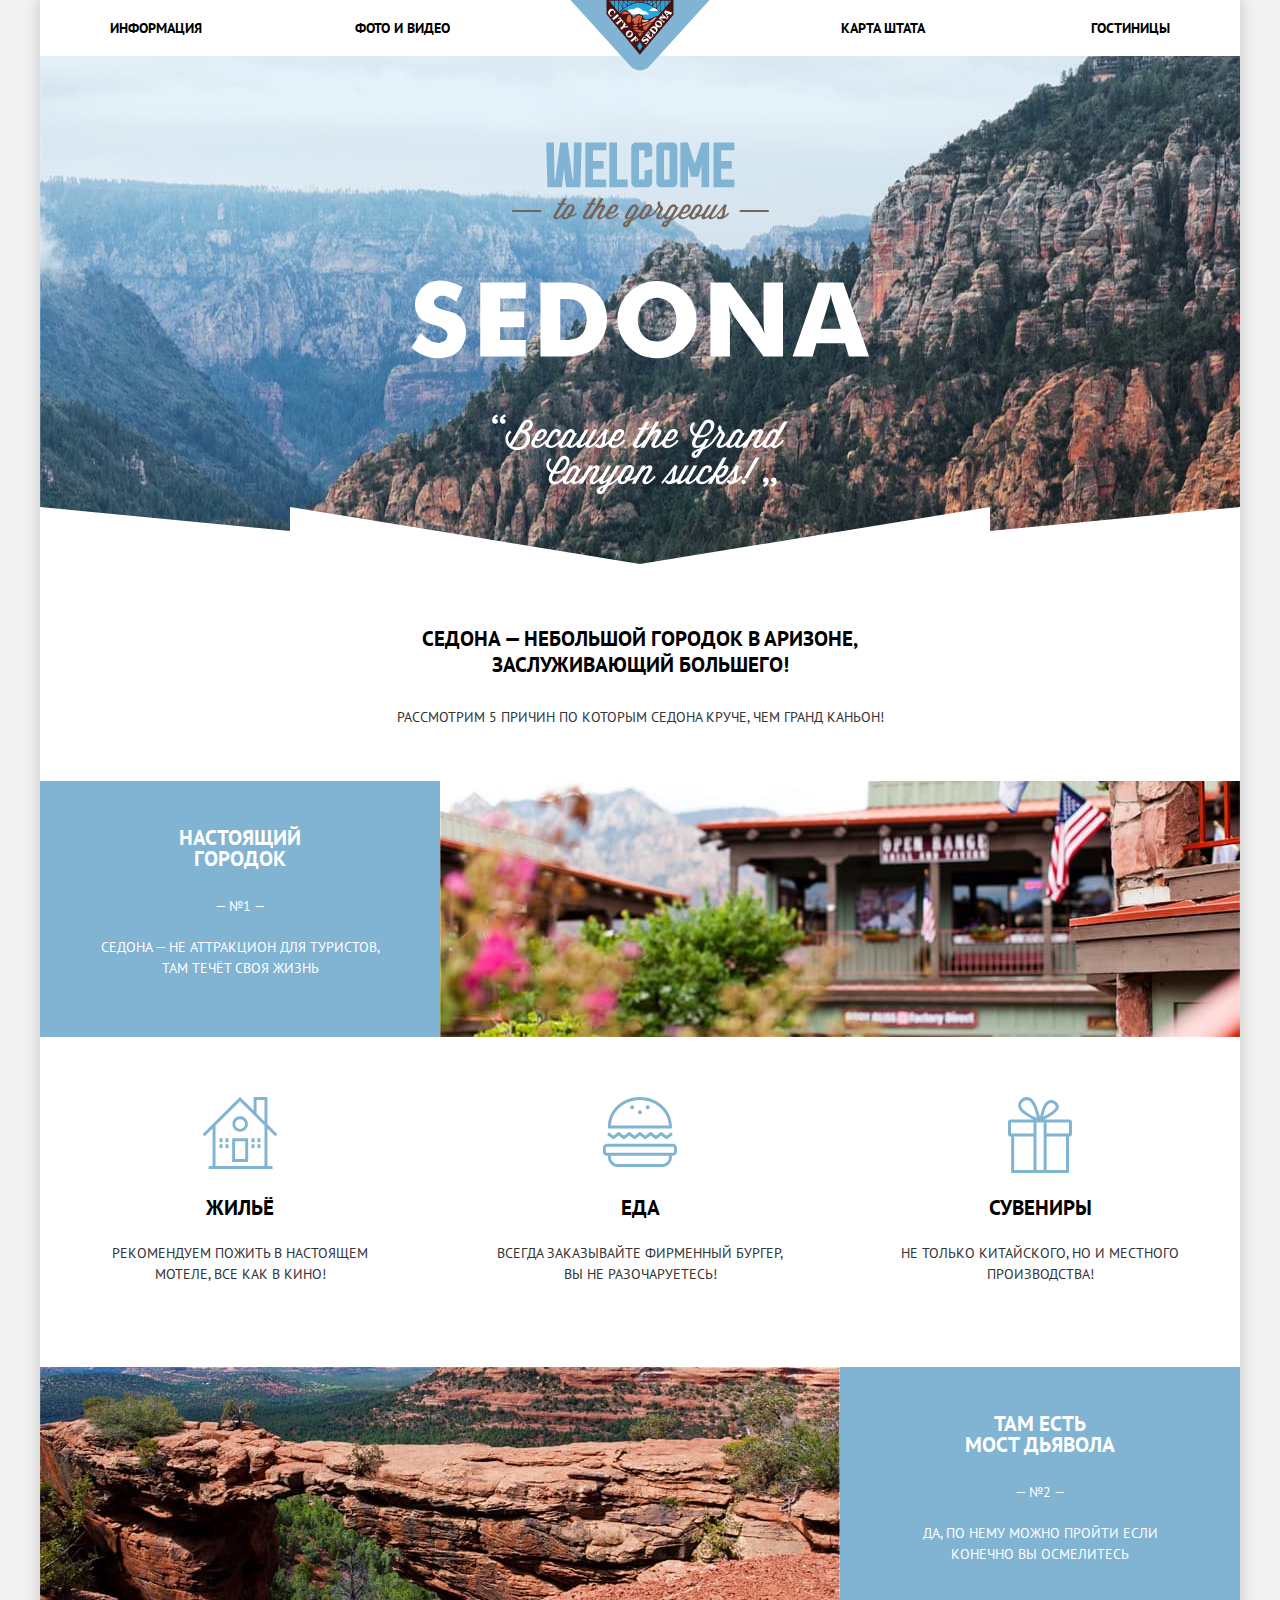
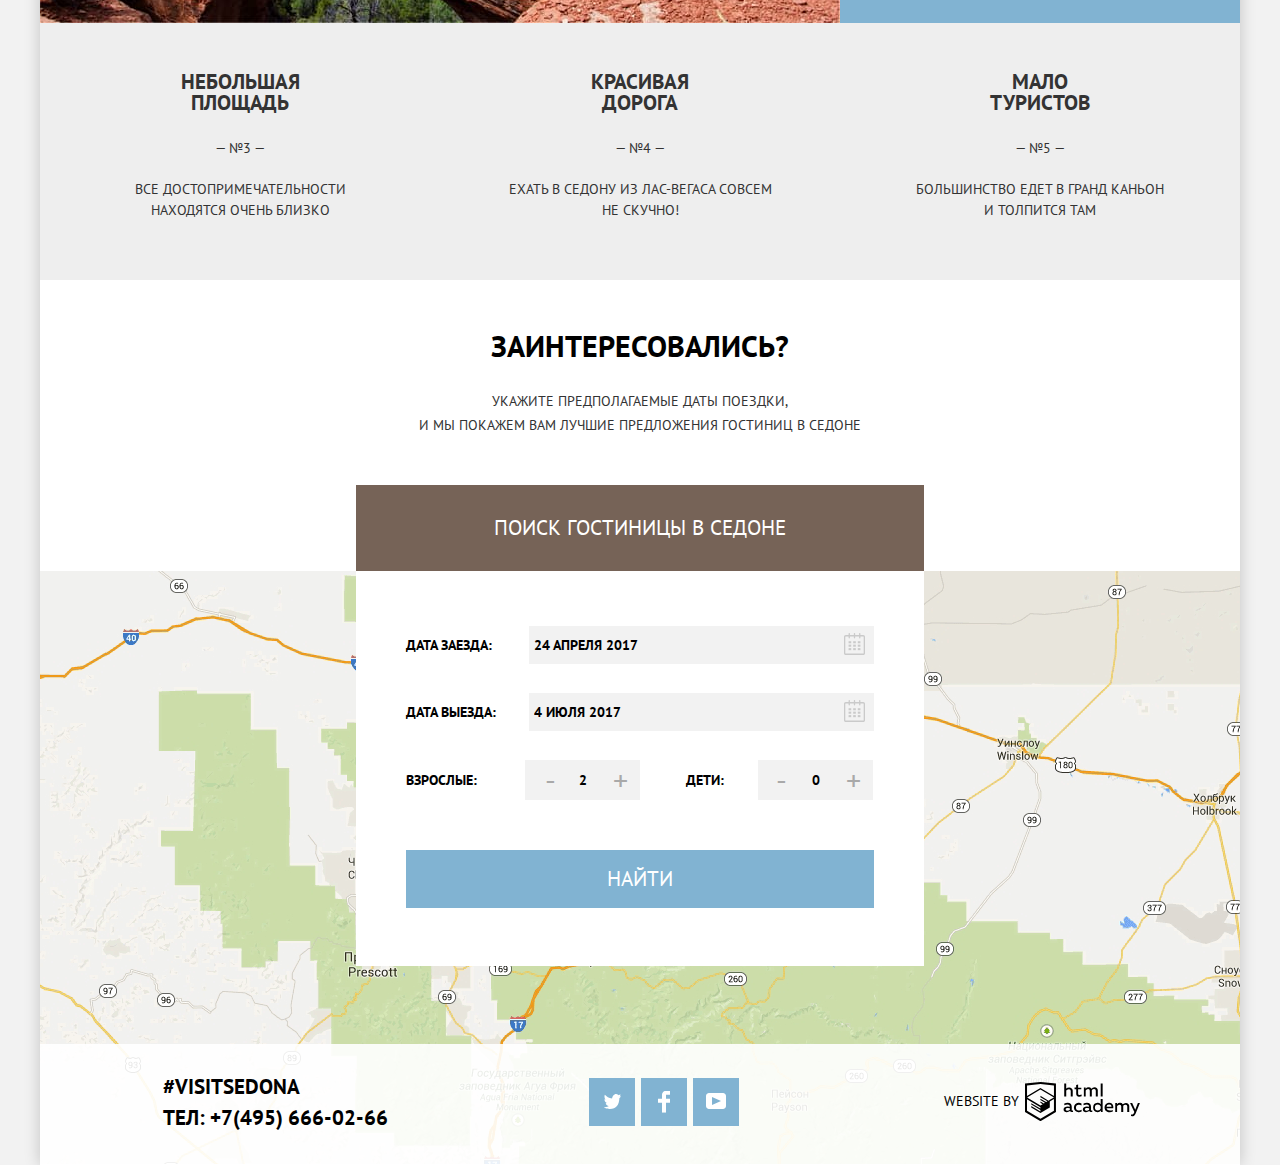
==== index.html @ 9c5fe521 "задание по js" ====
<!DOCTYPE html>
<html lang="ru">
  <head>
    <meta charset="utf-8">
    <title>HTML Academy: Седона</title>
    <link href="https://fonts.googleapis.com/css?family=PT+Sans:400,700&display=swap&subset=cyrillic" rel="stylesheet">
    <link href="css/normalize.css" rel="stylesheet">
    <link href="css/style.css" rel="stylesheet">
  </head>
  <body>
    <div class="wrap">
      <header class="header">
        <a class="logo">
          <img src="img/logo.svg" width="140" height="72" alt="City of Sedona">
        </a>
        <nav class="header-nav">
          <ul>
            <li>
              <a href="">Информация</a>
            </li>
            <li>
              <a href="">Фото и видео</a>
            </li>
            <li>
              <a href="">Карта штата</a>
            </li>
            <li>
              <a href="catalog.html">Гостиницы</a>
            </li>
          </ul>
        </nav>
      </header>

      <main>
        <div class="slogan">
        <!-- Баннер -->
          <img src="img/welcome.svg" width="459" height="353" alt="welcome to the gorgeous sedona! Because the grand canyon sucks!">
        </div>

        <section class="advertisement">
          <div class="headline">
            <h1>Седона &#8212; небольшой городок в аризоне, заслуживающий большего!</h1>

            <p>Рассмотрим 5 причин по которым седона круче, чем гранд каньон!</p>
          </div>
          <!--Блок с преимуществами -->
          <ol>
            <li class="advertisement-item">
              <div class="advertisement-item-title">
                <h2>Настоящий городок</h2>
                <span>&#8212; №1 &#8212;</span>
                <p>Седона &#8212; не аттракцион для туристов, там течёт своя жизнь</p>
              </div>
              <img src="img/index-image-1.jpg" width="800" height="256" alt="Местное популярное заведение Open Bange">
              <ul class="nested-list">
                <li>
                  <h3 class="nested-list-icon housing">Жильё</h3>
                  <p>Рекомендуем пожить в настоящем мотеле, все как в кино!</p>
                </li>
                  <li>
                  <h3 class="nested-list-icon food">Еда</h3>
                  <p>Всегда заказывайте фирменный бургер, вы не разочаруетесь!</p>
                </li>
                  <li>
                  <h3 class="nested-list-icon souvenirs">Сувениры</h3>
                  <p>Не только китайского, но и местного производства!</p>
                </li>
              </ul>
            </li>
            <li class="advertisement-item">
              <img src="img/index-image-2.jpg" width="800" height="256" alt="Мост созданный самой природой">
              <div class="advertisement-item-title">
                <h2>
                  Там есть<br>
                  мост дьявола
                </h2>
                <span>&#8212; №2 &#8212;</span>
                <p>Да, по нему можно пройти если конечно вы осмелитесь</p>
              </div>
            </li>
            <li>
              <ol class="advertisement-other-item">
                <li>
                  <h2>Небольшая площадь</h2>
                  <span>&#8212; №3 &#8212;</span>
                  <p>Все достопримечательности находятся очень близко</p>
                </li>
                <li>
                  <h2>Красивая дорога</h2>
                  <span>&#8212; №4 &#8212;</span>
                  <p class="item">Ехать в седону из Лас-Вегаса совсем не скучно!</p>
                </li>
                <li>
                  <h2>Мало туристов</h2>
                  <span>&#8212; №5 &#8212;</span>
                  <p>Большинство едет в гранд каньон и толпится там</p>
                </li>
              </ol>
            </li>
          </ol>
        </section>

        <section class="search-box">
          <h2 class="visually-hidden">Форма выбора отеля</h2>
          <p class="lead">Заинтересовались?</p>
          <p>
            Укажите предполагаемые даты поездки,<br>
            и мы покажем вам лучшие предложения гостиниц в седоне
          </p>
          <button class="search-button" type="button">Поиск гостиницы в седоне</button>
          <div class="map">
            <div class="search-form">
              <form class="search-form-on" method="get" action="https://echo.htmlacademy.ru">
                <p>
                  <label for="arrival-date">Дата заезда:</label> 
                  <input type="text" name="arrival-date" id="arrival-date" placeholder="24 апреля 2017">
                  <button class="calendar arrival-date-calendar" type="button" aria-label="Открыть календарь">
                    <svg version="1.1" xmlns="http://www.w3.org/2000/svg" xmlns:xlink="http://www.w3.org/1999/xlink" x="0px" y="0px" width="21px" height="22px" viewBox="0 0 21 22" enable-background="new 0 0 21 22" xml:space="preserve">
                      <g>
                        <path d="M19.251,2.025h-2.845V0.648c0-0.381-0.294-0.689-0.656-0.689c-0.363,0-0.656,0.308-0.656,0.689v1.377h-3.938V0.648
                          c0-0.381-0.294-0.689-0.655-0.689c-0.363,0-0.657,0.308-0.657,0.689v1.377H5.906V0.648c0-0.381-0.294-0.689-0.656-0.689
                          c-0.363,0-0.657,0.308-0.657,0.689v1.377H1.75C0.784,2.025,0,2.847,0,3.862v16.302C0,21.179,0.784,22,1.75,22h17.501
                          C20.217,22,21,21.179,21,20.164V3.862C21,2.847,20.217,2.025,19.251,2.025z M19.688,20.164c0,0.253-0.195,0.459-0.437,0.459H1.75
                          c-0.241,0-0.438-0.206-0.438-0.459V3.862c0-0.253,0.196-0.459,0.438-0.459h2.844v1.378c0,0.381,0.294,0.689,0.657,0.689
                          c0.362,0,0.656-0.308,0.656-0.689V3.403h3.938v1.378c0,0.381,0.294,0.689,0.657,0.689c0.361,0,0.655-0.308,0.655-0.689V3.403h3.938
                          v1.378c0,0.381,0.293,0.689,0.656,0.689c0.362,0,0.656-0.308,0.656-0.689V3.403h2.845c0.241,0,0.437,0.206,0.437,0.459V20.164z"/>
                        <rect x="4.594" y="8.225" width="2.625" height="2.066"/>
                        <rect x="4.594" y="11.668" width="2.625" height="2.067"/>
                        <rect x="4.594" y="15.112" width="2.625" height="2.066"/>
                        <rect x="9.188" y="15.112" width="2.625" height="2.066"/>
                        <rect x="9.188" y="11.668" width="2.625" height="2.067"/>
                        <rect x="9.188" y="8.225" width="2.625" height="2.066"/>
                        <rect x="13.781" y="15.112" width="2.625" height="2.066"/>
                        <rect x="13.781" y="11.668" width="2.625" height="2.067"/>
                        <rect x="13.781" y="8.225" width="2.625" height="2.066"/>
                      </g>
                    </svg>
                  </button>
                </p>
                <p>
                  <label for="date-of-departure">Дата выезда:</label>
                  <input type="text" name="date-of-departure" id="date-of-departure" placeholder="4 июля 2017">
                  <button class="calendar date-of-departure-calendar" type="button" aria-label="Открыть календарь">
                    <svg version="1.1" xmlns="http://www.w3.org/2000/svg" xmlns:xlink="http://www.w3.org/1999/xlink" x="0px" y="0px" width="21px" height="22px" viewBox="0 0 21 22" enable-background="new 0 0 21 22" xml:space="preserve">
                      <g>
                        <path d="M19.251,2.025h-2.845V0.648c0-0.381-0.294-0.689-0.656-0.689c-0.363,0-0.656,0.308-0.656,0.689v1.377h-3.938V0.648
                          c0-0.381-0.294-0.689-0.655-0.689c-0.363,0-0.657,0.308-0.657,0.689v1.377H5.906V0.648c0-0.381-0.294-0.689-0.656-0.689
                          c-0.363,0-0.657,0.308-0.657,0.689v1.377H1.75C0.784,2.025,0,2.847,0,3.862v16.302C0,21.179,0.784,22,1.75,22h17.501
                          C20.217,22,21,21.179,21,20.164V3.862C21,2.847,20.217,2.025,19.251,2.025z M19.688,20.164c0,0.253-0.195,0.459-0.437,0.459H1.75
                          c-0.241,0-0.438-0.206-0.438-0.459V3.862c0-0.253,0.196-0.459,0.438-0.459h2.844v1.378c0,0.381,0.294,0.689,0.657,0.689
                          c0.362,0,0.656-0.308,0.656-0.689V3.403h3.938v1.378c0,0.381,0.294,0.689,0.657,0.689c0.361,0,0.655-0.308,0.655-0.689V3.403h3.938
                          v1.378c0,0.381,0.293,0.689,0.656,0.689c0.362,0,0.656-0.308,0.656-0.689V3.403h2.845c0.241,0,0.437,0.206,0.437,0.459V20.164z"/>
                        <rect x="4.594" y="8.225" width="2.625" height="2.066"/>
                        <rect x="4.594" y="11.668" width="2.625" height="2.067"/>
                        <rect x="4.594" y="15.112" width="2.625" height="2.066"/>
                        <rect x="9.188" y="15.112" width="2.625" height="2.066"/>
                        <rect x="9.188" y="11.668" width="2.625" height="2.067"/>
                        <rect x="9.188" y="8.225" width="2.625" height="2.066"/>
                        <rect x="13.781" y="15.112" width="2.625" height="2.066"/>
                        <rect x="13.781" y="11.668" width="2.625" height="2.067"/>
                        <rect x="13.781" y="8.225" width="2.625" height="2.066"/>
                      </g>
                    </svg>
                  </button>
                </p>
                <p>
                  <label for="adult-number">Взрослые:</label>
                  <button class="minus adult-minus" type="button" aria-label="Уменьшить колличество взрослых">-</button> 
                  <input type="text" name="adult-number" id="adult-number" placeholder="2">
                  <button class="plus adult-plus" type="button" aria-label="Увеличить колличество взрослых">+</button>
                </p>
                <p>
                  <label for="children-number">Дети:</label>
                  <button class="minus children-minus" type="button" aria-label="Уменьшить колличество детей">-</button>
                  <input type="text" name="children-number" id="children-number" placeholder="0">
                  <button class="plus children-plus" type="button" aria-label="Увеличить колличество детей">+</button>
                </p>
                <button class="form-button" type="submit">Найти</button>
              </form>
            </div>
            <iframe src="https://www.google.com/maps/embed?pb=!1m18!1m12!1m3!1d591388.1251419893!2d-111.9331944812281!3d35.038029956447346!2m3!1f0!2f0!3f0!3m2!1i1024!2i768!4f13.1!3m3!1m2!1s0x872da132f942b00d%3A0x5548c523fa6c8efd!2z0KHQtdC00L7QvdCwLCDQkNGA0LjQt9C-0L3QsCA4NjMzNiwg0KHQqNCQ!5e0!3m2!1sru!2sru!4v1584296097764!5m2!1sru!2sru" width="1200" height="594" frameborder="0" style="border:0;" allowfullscreen="" aria-hidden="false" tabindex="0"></iframe>
          </div>
        </section>
      </main>
      <footer class="footer footer-index">
        <div class="number">
          <p>#VisitSedona</p>
          <a href="tel:+74956660266">Тел: +7(495) 666-02-66</a>
        </div>
          <ul class="social-networks">
            <li>
              <a class="social-button btn-twitter" href="" title="Twitter"></a>
            </li>
            <li>
              <a class="social-button btn-facebook" href="" title="Facebook"></a>
            </li>
            <li>
              <a class="social-button btn-youtube" href="" title="Youtube"></a>
            </li>
          </ul>
        <div class="htmlacademy-logo">
          <span>Website by</span>
          <a class="htmlacademy-logo-link" href="https://htmlacademy.ru/intensive/htmlcss">
            <svg id="Layer_1" data-name="Layer 1" xmlns="http://www.w3.org/2000/svg" viewBox="0 0 108.08 36.85"><title>logo-htmlacademy-small1</title><path d="M44.61,26.88a2,2,0,0,0,.55-0.1v1.33a3.25,3.25,0,0,1-1.18.21,1.67,1.67,0,0,1-1.67-1,4.84,4.84,0,0,1-3.14,1.08c-1.51,0-2.91-.83-2.91-2.55,0-2.13,2-2.79,3.71-2.79a11.08,11.08,0,0,1,2.17.25v-0.3c0-1-.76-1.77-2.19-1.77a7.42,7.42,0,0,0-3,.64v-1.7a10.21,10.21,0,0,1,3.19-.55c2.36,0,3.81,1.12,3.81,3.65v3a0.54,0.54,0,0,0,.49.59h0.17Zm-6.44-1.13A1.35,1.35,0,0,0,39.63,27h0.11a3.39,3.39,0,0,0,2.41-1V24.58a9.72,9.72,0,0,0-1.81-.21c-1,0-2.16.33-2.16,1.38h0Zm12.36-6.11a5,5,0,0,1,2.57.64V22a4.08,4.08,0,0,0-2.3-.7,2.75,2.75,0,1,0,0,5.49,5,5,0,0,0,2.43-.64v1.71a6.27,6.27,0,0,1-2.76.57A4.21,4.21,0,0,1,46,24.51q0-.21,0-0.41a4.32,4.32,0,0,1,4.18-4.46h0.38Zm12.17,7.24a2,2,0,0,0,.55-0.1v1.33a3.25,3.25,0,0,1-1.18.21,1.67,1.67,0,0,1-1.67-1,4.84,4.84,0,0,1-3.14,1.08c-1.51,0-2.91-.83-2.91-2.55,0-2.13,2-2.79,3.71-2.79a11.08,11.08,0,0,1,2.17.25v-0.3c0-1-.76-1.77-2.19-1.77a7.42,7.42,0,0,0-3,.64v-1.7a10.21,10.21,0,0,1,3.19-.55c2.36,0,3.81,1.12,3.81,3.65v3a0.54,0.54,0,0,0,.49.59h0.17Zm-6.44-1.13A1.35,1.35,0,0,0,57.73,27h0.11a3.39,3.39,0,0,0,2.41-1V24.58a9.72,9.72,0,0,0-1.81-.21c-1.06,0-2.16.33-2.16,1.38h0ZM73,16V28.2H71.35V26.88a3.88,3.88,0,0,1-3.19,1.54,4.4,4.4,0,0,1,0-8.78,3.81,3.81,0,0,1,3,1.3V16H73Zm-4.53,5.22a2.76,2.76,0,1,0,0,5.52A2.86,2.86,0,0,0,71.15,25V23A2.91,2.91,0,0,0,68.49,21.27ZM79,19.64c3.31,0,4.46,2.68,3.92,5.09H76.7c0.21,1.5,1.67,2.11,3.19,2.11a6.11,6.11,0,0,0,2.64-.59v1.6a7.14,7.14,0,0,1-3,.57C77,28.42,74.78,27,74.78,24a4.18,4.18,0,0,1,4-4.39H79Zm0.09,1.54a2.28,2.28,0,0,0-2.44,2.1v0.06H81.3A2,2,0,0,0,79.13,21.18Zm5.73,7V19.87h1.65v1a3.81,3.81,0,0,1,2.78-1.27A2.86,2.86,0,0,1,91.89,21a4.12,4.12,0,0,1,2.91-1.33A3.06,3.06,0,0,1,98,23V28.2h-1.9V23.05a1.59,1.59,0,0,0-1.42-1.75H94.42a2.8,2.8,0,0,0-2.07,1.12V28.2h-1.9V23.05A1.59,1.59,0,0,0,89,21.31H88.8a3,3,0,0,0-2.21,1.29v5.63H84.86Zm21.31-8.33h1.9l-3.91,9.46c-0.9,2.17-2.09,2.86-3.35,2.86a4.76,4.76,0,0,1-1.1-.14V30.46a2.86,2.86,0,0,0,.85.12c0.9,0,1.58-.64,2.07-1.9l0.17-.42-4-8.4h2l2.86,6.29ZM38.73,1.46V6.22a3.81,3.81,0,0,1,2.7-1.14,3.25,3.25,0,0,1,3.44,3.4v5.15H43V8.72a1.81,1.81,0,0,0-1.61-2h-0.3a2.93,2.93,0,0,0-2.32,1.39v5.52h-1.9V1.46h1.9ZM49.94,2.31v3h3V6.91h-3v3.81c0,1.1.5,1.46,1.58,1.46a4.49,4.49,0,0,0,1.69-.33v1.6A6.8,6.8,0,0,1,51,13.8a2.55,2.55,0,0,1-2.86-2.74V6.89H46.58V5.26h1.5V2.74Zm5.4,11.31V5.28H57v1A3.81,3.81,0,0,1,59.77,5a2.86,2.86,0,0,1,2.6,1.33A4.12,4.12,0,0,1,65.28,5,3.06,3.06,0,0,1,68.44,8.4v5.21h-1.9V8.46a1.59,1.59,0,0,0-1.42-1.75H64.89a2.8,2.8,0,0,0-2.07,1.12v5.78h-1.9V8.46A1.59,1.59,0,0,0,59.5,6.71H59.27A3,3,0,0,0,57.06,8v5.63H55.34ZM71.17,1.45H73V13.6H71.17V1.45ZM14.71,0H14.55L0,1.54V28.21l14.55,8.66,14.55-8.66V1.54Zm12.5,27.1L14.55,34.64,1.9,27.12V16.18l12.59,7.5V25L5.86,19.9v1.31l8.68,5.21v1.39L5.87,22.65V24l8.68,5.21,8.75-5.24V18.31L27.2,16V27.12Zm0-12.53-3.48,2-1.6,1L14.51,13v1.31L21,18.23H21l-0.14.09-1,.54-5.37-3.2V17l4.24,2.52-1,.67-3.2-1.9v1.31l2.1,1.24L14.5,22.1,2,14.65,14.51,7.11Zm0-1.32L14.49,5.76,1.91,13.25v-10L14.56,1.92,27.21,3.25v10h0Z" transform="translate(0 -0.02)" fill="#231f20"/></svg>
          </a>
        </div>
      </footer>
    </div>
    <script src="js/script.js"></script>
  </body>
</html>
---- css/style.css ----
body {
	font-family: "PT Sans", Arial, sans-serif;
	font-size: 14px;
	line-height: 21px;
	font-weight: 400;
	color: #333333;
	text-transform: uppercase;
	background-color: #f2f2f2;
}

a {
	text-decoration: none;
}

.header-nav ul,
.hotels ul,
.footer .social-networks,
.advertisement ol,
.filter ul,
.sort ul {
	list-style: none;
}

.header {
	padding: 0;
}

.header .logo {
	width: 140px;
	height: 72px;
	position: absolute;
	transform: translateX(-50%);
	left: 50%;
	top: -1px;
}

.header-nav ul {
	display: flex;
	padding: 0;
	margin: 0;
}

.header-nav li {
	box-sizing: border-box;
	width: 300px;
	padding: 15px;
	text-align: center;
}

.header-nav li:nth-child(-n+2) {
	text-align: left;
}

.header-nav li:nth-child(n+3) {
	text-align: right;
}

.header-nav li:first-child {
	padding-left: 70px;
}

.header-nav li:last-child {
	padding-right: 70px;
}

.header-nav a {
	color: #000000;
	font-size: 14px;
	line-height: 26px;
	font-weight: 700;
}


.header-nav a:hover {
	color: #81b3d2;
}

.header-nav a:active {
	color: rgba(0, 0, 0, 0.3);
}

.header-nav .active {
	color: #766357;
}

.hotels a {
	color: #000000;
	font-size: 21px;
	line-height: 26px;
	font-weight: 700;
}


.hotels a:hover {
	color: #81b3d2;
}

.hotels a:active {
	color: rgba(0, 0, 0, 0.3);
}

.footer a {
	color: #000000;
	font-size: 21px;
	line-height: 26px;
	font-weight: 700;
}


.footer a:hover {
	color: #81b3d2;
}

.footer a:active {
	color: rgba(0, 0, 0, 0.3);
}

.hotels-buttons .btn {
	text-align: center;
	display: block;
	padding-right: 16px;
	padding-left: 16px;
	padding-top: 3px;
	padding-bottom: 3px;
	font-size: 14px;
	line-height: 21px;
}

.hotels-buttons .btn-details {
	background-color: #81b3d2;
	color: #ffffff;
}

.hotels-buttons .btn-details:hover {
	background-color: #669ec0;
	color: #ffffff;
}

.hotels-buttons .btn-details:active {
	background-color: #5496bd;
	color: rgba(255, 255, 255, 0.3);
}

.hotels-buttons .btn-to-book {
	background-color: #766357;
	color: #ffffff;
}

.hotels-buttons .btn-to-book:hover {
	background-color: #604e43;
	color: #ffffff;
}

.hotels-buttons .btn-to-book:active {
	background-color: #503e33;
	color: rgba(255, 255, 255, 0.3);
}
  
.slogan {
	background: url("../img/background-banner.jpg") center 21% no-repeat;
	display: flex;
	flex-direction: column;
	justify-content: center;
	align-items: center;   
	padding-top: 76px;
	height: 432px;
}

.slogan::after {
	content: "";
	width: 1200px;
	height: 59px;
	position: relative;
	bottom: -12px;
	background: url("../img/polygon.svg") no-repeat;
}

.headline {
	margin-top: 62px;
	margin-bottom: 53px;
}

.headline h1 {
	font-size: 21px;
	line-height: 26px;
	color: #000000;
	text-align: center;
	width: 550px;
	margin: auto;
	margin-bottom: 29px;
}

.advertisement {
	width: 100%;
}

.advertisement p {
	text-align: center;
}

.advertisement ol {
	padding-left: 0;
}

.advertisement li {
	display: flex;
	flex-wrap: wrap;
}

.advertisement-item {
	color: #ffffff;
	background-color: #81b3d2;
}

.advertisement-other-item {
	background-color: #eeeeee;
}

.advertisement-other-item {
	display: flex;
}

.advertisement-other-item li {
	text-align: center;
	width: 400px;
	padding-top: 48px;
	padding-right: 51px;
    padding-left: 51px;
    padding-bottom: 45px;
	box-sizing: border-box;
}

.advertisement-other-item .item {
	padding-right: 10px;
	padding-left: 10px;
}

.advertisement-other-item h2 {
	width: 150px;
	padding-right: 75px;
	padding-left: 75px;
	margin: auto;
	margin-bottom: 25px;
}

.advertisement-other-item span {
	margin: auto;
	display: block;
}

.advertisement-other-item p {
	width: 300px;
	margin-top: 20px;
	padding-right: 20px;
	padding-left: 20px;
}

.advertisement-item .advertisement-item-title {
	width: 400px;
	text-align: center;
	padding-top: 46px;
	padding-right: 51px;
	padding-left: 51px;
	box-sizing: border-box;
}

.advertisement-item p {
	font-size: 14px;
	margin-top: 20px;
	padding: 0;
}

.advertisement-item h2 {
	width: 200px;
	margin: auto;
	margin-bottom: 27px;
}

.nested-list {
	background-color: #ffffff;
	color: #333333;
	display: flex;
	padding-left: 0;
	min-height: 330px;
	width: 100%;
}

.nested-list li {
	width: 400px;
	padding-left: 51px;
	padding-right: 51px;
	padding-bottom: 68px;
	box-sizing: border-box;
}

.nested-list-icon::before {
	content: "";
	position: absolute;
	top: -100px;
	left: 50%;
	transform: translateX(-50%);
}

.housing::before {
	width: 75px;
	height: 72px;
	background: url("../img/icon-1.svg") no-repeat;
}

.food::before {
	width: 74px;
	height: 70px;
	background: url("../img/icon-3.svg") no-repeat;
}

.souvenirs::before {
	width: 64px;
	height: 76px;
	background: url("../img/icon-2.svg") no-repeat;
}

.nested-list h3 {
	position: relative;
	font-size: 21px;
	line-height: 21px;
	color: #000000;
	margin: auto;
	margin-top: 160px;
}

.nested-list p {
	margin-top: 24px;
}

.search-box {
	font-size: 14px;
	line-height: 24px;
	background-color: #ffffff;
}

.search-box .lead {
	color: #000000;
	font-size: 30px;
	line-height: 36px;
	font-weight: 700;
	margin: auto;
	margin-top: 48px;
	margin-bottom: 25px;
	width: 600px;
	text-align: center;
}

.lead + p {
	margin-bottom: 48px;
	text-align: center;
}

.search-box .search-button {
	width: 568px;
	background-color: #766357;
	color: #ffffff;
	font-size: 21px;
	line-height: 26px;
	padding-top: 30px;
	padding-bottom: 30px;
	display: block;
	margin: auto;
	text-transform: uppercase;
	border: none;
}

.search-box .search-button:hover {
	background-color: #604e43;
}

.search-box .search-button:active {
	background-color: #503e33;
	color: rgba(255, 255, 255, 0.3);
}

.search-box label {
	color: #000000;
	font-weight: 700;
	font-size: 14px;
	line-height: 26px;
}

.search-box input {
	background-color: #f2f2f2;
	font-size: 14px;
	font-weight: 700;
}

.search-box input::-webkit-input-placeholder {
	color: #000000;
}

.search-box input:hover {
	background-color: #ebebeb;
}

.search-box input:focus {
	background-color: #ffffff;
	border: 2px solid #e5e5e5;
}

.search-box .form-button {
	width: 458px;
	background-color: #81b3d2;
	color: #ffffff;
	font-size: 21px;
	line-height: 26px;
	padding-top: 16px;
	padding-bottom: 16px;
}

.search-box .form-button:hover {
	background-color: #669ec0;
}

.search-box .form-button:active {
	background-color: #5496bd;
	color: #6aa1c3;
}

.footer {
	font-size: 21px;
	line-height: 26px;
	font-weight: 700;
	background-color: rgba(255, 255, 255, 1);
	color: #000000;
	display: flex;
	justify-content: space-between;
	align-items: center;
	width: 1200px;
	min-height: 100px;
	padding-top: 30px;
	padding-left: 123px;
	padding-right: 100px;
	padding-bottom: 34px;
	box-sizing: border-box;
}

.footer-index {
	background-color: rgba(255, 255, 255, 0.9);
	position: absolute;
	bottom: 0;
}

.social-networks {
	display: flex;
  	flex-wrap: wrap;
	margin: 0;
	padding: 0;
	width: 160px;
}

.social-networks li {
	margin: 0;
}

.social-networks .social-button {
	margin: 3px;
}

.footer .htmlacademy-logo {
	display: flex;
	justify-content: space-between;
	width: 196px;
}

.htmlacademy-logo span {
	padding-top: 6px;
}

.footer .htmlacademy-logo-link {
	width: 115px;
	height: 41px;
}

.htmlacademy-logo-link path {
	fill: #000000;
}

.htmlacademy-logo-link:hover path {
	fill: #81b3d2;
}

.htmlacademy-logo-link:active path {
	fill: #bdbbbc;
}

.footer .social-button {
	display: flex;
	align-items: center;
	justify-content: center;
	width: 46px;
	height: 48px;
	background-color: #81b3d2;
	margin-bottom: 5px;
}

.social-button:hover {
	background-color: #669ec0;
}

.social-button:focus {
	background-color: #5496bd;
}

.btn-twitter:focus::before {
	opacity: .3;
}

.btn-facebook:focus::before {
	opacity: .3;
}

.btn-youtube:focus::before {
	opacity: .3;
}

.btn-twitter::before {
	content: url("../img/twitter.svg");
	top: 50%;
	left: 50%;
}

.btn-facebook::before {
	content: url("../img/facebook.svg");
	top: 50%;
	left: 50%;
	transform: translateY(10%);
}

.btn-youtube::before {
	content: url("../img/youtube.svg");
	top: 50%;
	left: 50%;
}

.footer .number {
	box-sizing: border-box;
	margin: 0;
	padding: 0;
}

.footer p {
	margin: 0;
	margin-bottom: 5px;
}

.footer span {
	font-size: 14px;
	line-height: 26px;
	font-weight: 400;
}

.hotels a {
	font-size: 21px;
	line-height: 26px;
}

.hotels .rating {
	color: #666666;
	background-color: #f2f2f2;
}

.visually-hidden{
	position: absolute;
	width: 1px;
	height: 1px;
	margin: -1px;
	border: 0;
	padding: 0;
	clip: rect(0, 0, 0, 0);
	overflow: hidden;
}

.filter {
	background: url("../img/filter-background-banner.jpg") center 15% no-repeat;
	color: #ffffff;

}

.filter legend {
	font-size: 16px;
	line-height: 21px;
	font-weight: 700;
}

.filter-item label {
	position: relative;
	display: inline-block;
    vertical-align: middle;
    padding-left: 40px;
	padding-bottom: 5px;
	margin-top: 2px;
	cursor: pointer;
}

.filter-item label::before {
	position: absolute;
	left: 0px;
    content: "";
    width: 27px;
    height: 23px;
    background-image: url(../img/checkbox-off.svg);
    background-repeat: no-repeat;
}

.filter-item input:checked + label::before {
    background-image: url(../img/checkbox-on.svg);
}

.sort .result {
	font-size: 21px;
	line-height: 26px;
	font-weight: 700;
	margin-right: 55px;
}

.sort a {
	color: #b2b2b2;
	border-bottom: 1px dotted #81b3d2;
}

.sort a:hover {
	color: #81b3d2;
}

.sort a:active {
	color: #000000;
	border: none;
}

.sort .active {
	color: #81b3d2;
	border: none;
}

.arrows a {
	border: none;
}

.arrow  path {
	fill: #cacaca;
}

.arrow:hover path {
	fill: #000000;
}

.arrow:active path {
	fill: #81b3d2;
}

.arrow-active path {
	fill: #81b3d2;
}

.wrap {
	position: relative;
	width: 1200px;
	background-color: #ffffff;
	margin: 0 auto;
	box-shadow: 0 0 15px rgba(0, 0, 0, 0.2);
}

.map {
	position: relative;
	overflow: hidden;
	height: 594px;
	background: url("../img/map.png") no-repeat;
}

.search-form {
	position: absolute;
	left: 50%;
	transform: translateX(-50%);
}

.search-form-on {
	-webkit-transition-duration: 1s;
	-o-transition-duration: 1s;
	transition-duration: 1s;
}

.search-form-off {
	-webkit-transform: translateY(-100%);
	-ms-transform: translateY(-100%);
	transform: translateY(-100%);
	-webkit-transition-duration: 1s;
	-o-transition-duration: 1s;
	transition-duration: 1s;
}

.search-form form {
	width: 568px;
	background-color: #ffffff;
	padding-top: 41px;
	padding-right: 50px;
	padding-bottom: 58px;
	padding-left: 50px;
	box-sizing: border-box;
	position: relative;
	display: flex;
	flex-wrap: wrap;
}

.search-form input[placeholder] {
	text-transform: uppercase;
}

.search-form p {
	display: flex;
	justify-content: space-between;
	align-items: baseline;
	margin-bottom: 15px;
	position: relative;
}

.search-form p:nth-child(-n+2) {
	width: 100%;
}

.search-form p:nth-child(3) {
	width: 50%;
}

.search-form p:nth-child(4) {
	width: 40%;
	margin-left: 46px;
	margin-bottom: 50px;
}

.search-form input:nth-child(-n+2) {
	width: 345px;
	height: 38px;
	border: none;
	padding: 5px;
	display: block;
	box-sizing: border-box;
	margin-left: auto;

}

.search-form input:nth-child(3) {
	width: 111px;
	height: 38px;
	border: none;
	text-align: center;
	margin-left: auto;
}

.search-form .arrival-date-calendar{
	position: absolute;
	top: 0;
	right: 0;
	width: 40px;
	height: 40px;
	background-color: transparent;
}

.search-form .date-of-departure-calendar {
	position: absolute;
	top: 122px;
	top: 0;
	right: 0;
	width: 40px;
	height: 40px;
	background-color: transparent;
}

.calendar path,
.calendar rect {
	fill: #cacaca;
}

.calendar:hover path,
.calendar:hover rect {
	fill: #000000;
}

.calendar:active path,
.calendar:active rect {
	fill: #81b3d2;
}

.minus:hover,
.plus:hover {
	color: #000000;
}

.minus:active,
.plus:active {
	color: #81b3d2;
}

.adult-minus {
	position: absolute;
	background-color: transparent;
	font-size: 30px;
	color: #a9a9a9;
	top: 0;
	left: 124px;
	width: 40px;
	height: 40px;
}

.adult-plus {
	position: absolute;
	background-color: transparent;
	font-size: 30px;
	color: #a9a9a9;
	top: 0;
	left: 194px;
	width: 40px;
	height: 40px;
}

.children-minus {
	position: absolute;
	background-color: transparent;
	width: 40px;
	height: 40px;
	color: #a9a9a9;
	font-size: 30px;
	top: 0;
	right: 72px;
}

.children-plus {
	position: absolute;
	background-color: transparent;
	width: 40px;
	height: 40px;
	color: #a9a9a9;
	font-size: 30px;
	top: 0;
	right: 0;
}

.search-form button {
	border: none;
	padding: 0;
	margin: 0;
}

.search-form .form-button {
	width: 100%;
	text-transform: uppercase;
}

.hotels ul {
	margin: 0;
	padding: 0;
}

.hotels li {
	display: flex;
	padding-top: 28px;
	padding-bottom: 28px;
	padding-left: 70px;
	padding-right: 70px;
	border-bottom: 1px solid #f2f2f2;
}

.hotels img {
	margin-right: 30px;
}

.container{
	margin-top: 0;
}

.container h2 {
	margin: 0;
}

.container span {
	display: inline-block;
	width: 110px;
}

.container p {
	margin-top: 5px;
	margin-bottom: 5px;
}

.hotels .hotels-buttons {
	margin-top: 10px;
	display: flex;
}

.hotels-buttons a:first-child {
	margin-right: 6px;
}

.container-rating {
	margin-left: auto;
}

.container-rating span {
	display: block;
}

.container-rating span:first-child {
	margin-bottom: 48px;
	text-align: right;
}

.container-rating .rating {
	width: 112px;
	text-align: center;
}

.filter form {
	display: flex;
	padding-left: 60px;
	padding-right: 60px;
	padding-top: 30px;
	padding-bottom: 10px;
}

.filter fieldset {
	width: 170px;
	border: none;
	box-sizing: border-box;
}

.filter fieldset:first-child {
	margin-right: 80px;
}

.sort {
	font-size: 12px;
	line-height: 18px;
	color: #000000;
	display: flex;
	align-items: baseline;
	padding-left: 70px;
	padding-right: 70px;
	padding-top: 10px;
	padding-bottom: 10px;
	border-bottom: 1px solid #eeeeee;
}

.sort ul {
	display: flex;
}

.sort li {
	margin-right: 30px;
}

.sort ul:nth-child(4) {
	margin-left: auto;
}

.arrows li {
	margin: 0;
}

.arrows li:first-child {
	margin-right: 15px;
}

.range-controls {
	position: relative;
	margin-top: 20px;
}

.range-controls .scale {
	width: 320px;
	height: 2px;
	background: rgba(255, 255, 255, 0.3);
}

.range-controls .bar {
	width: 80%;
	height: 2px;

	background: #ffffff;
}

.range-toggle {
	position: absolute;
	top: -9px;
	width: 4px;
	height: 4px;
	background: #ababab;
	border: 8px solid #ffffff;
	border-radius: 50%;
	box-shadow: 0 2px 1px 0 rgba(0, 1, 1, 0.2);
	cursor: pointer;
}

.range-toggle:hover {
	background: #1c4f80;
}

.range-toggle-min {
	left: 0;
}

.range-toggle-max {
	left: 249px;
}

.btn-transparent {
	display: block;
	margin: 0 auto;
	margin-top: 30px;
	padding: 6px 35px;
	font-size: 14px;
	line-height: 20px;
	color: #ffffff;
	text-transform: uppercase;
	background: transparent;
	border: 2px solid #ffffff;
	border-radius: 2px;
	cursor: pointer;
}

.btn-transparent:hover {
	color: #000000;
	background: #ffffff;
}

.filter .counter {
	margin: 0;
	margin-left: 315px;
	width: 320px;
	box-sizing: border-box;
}

.counter ul {
	margin: 4px;
	margin-left: 0; 
}

.counter ul {
	display: flex;
	border: 2px solid #ffffff;
	border-radius: 2px;
	width: 315px;
	padding: 5px;
	padding-right: 0;
	padding-left: 0;
}

.counter li {
	display: flex;
	width: 157px;
	text-align: right;
	padding-left: 30px;
	box-sizing: border-box;
}

.counter li:first-child {
	border-right: 2px solid #ffffff;
}

.counter label {
	width: 45px;
	cursor: pointer;
	margin: 0;
	margin-right: 5px;
	padding-bottom: 0;
}

.counter legend {
	width: 200px;
}

.counter input[type="number"] {
	width: 75px;
	color: #ffffff;
	background: none;
	border: none;
}

.disabled-filter path {
	fill: #6a6a6a;
}

.stars {
	height: 18px;
	margin-left: auto;
	background: url("../img/star.svg") repeat;
}

.stars-5 {
	width: 114px;
}

.stars-4 {
	width: 90px;
}

.stars-3 {
	width: 66px;
}

.stars-2 {
	width: 42px;
}

.stars-1 {
	width: 18px;
}

/* Уберает стрелки у input[type="number"]*/
input::-webkit-outer-spin-button,
input::-webkit-inner-spin-button {
    -webkit-appearance: none;
    margin: 0;
}

input[type='number'] {
    -moz-appearance:textfield;
}
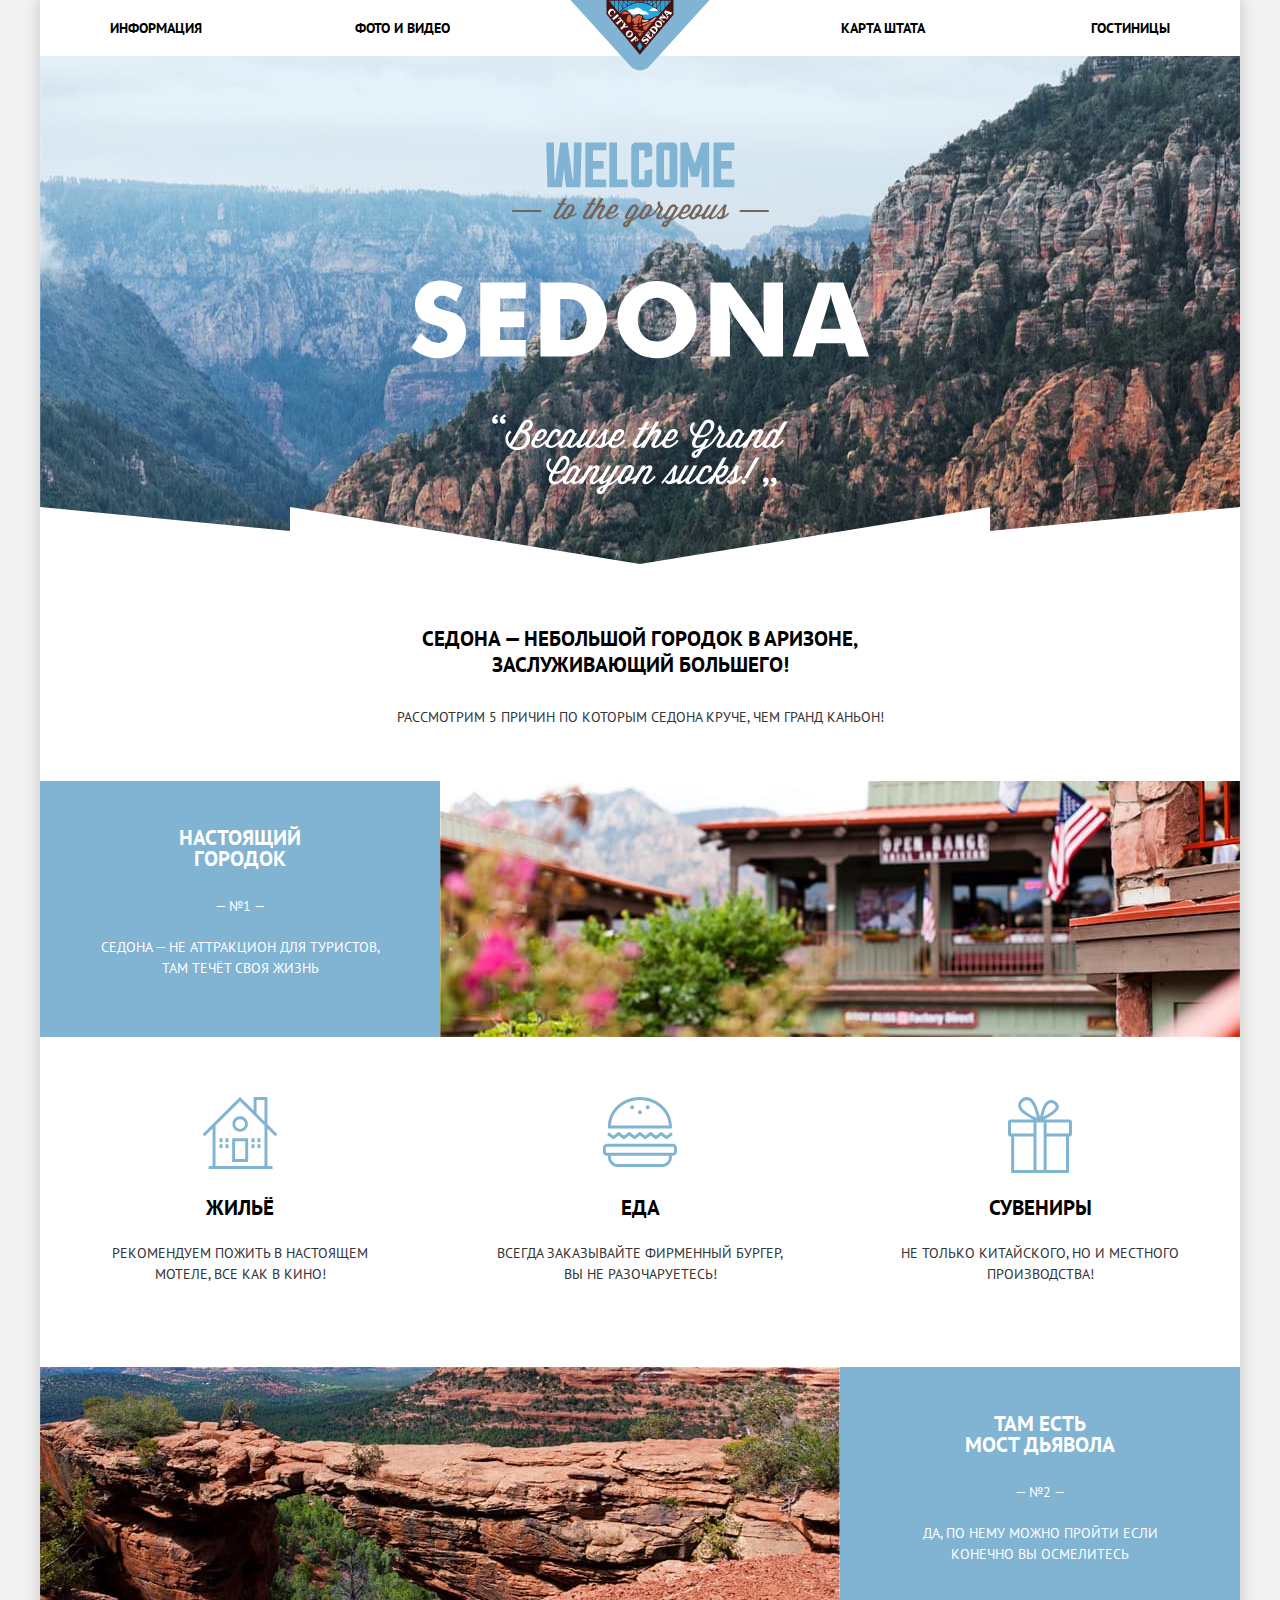
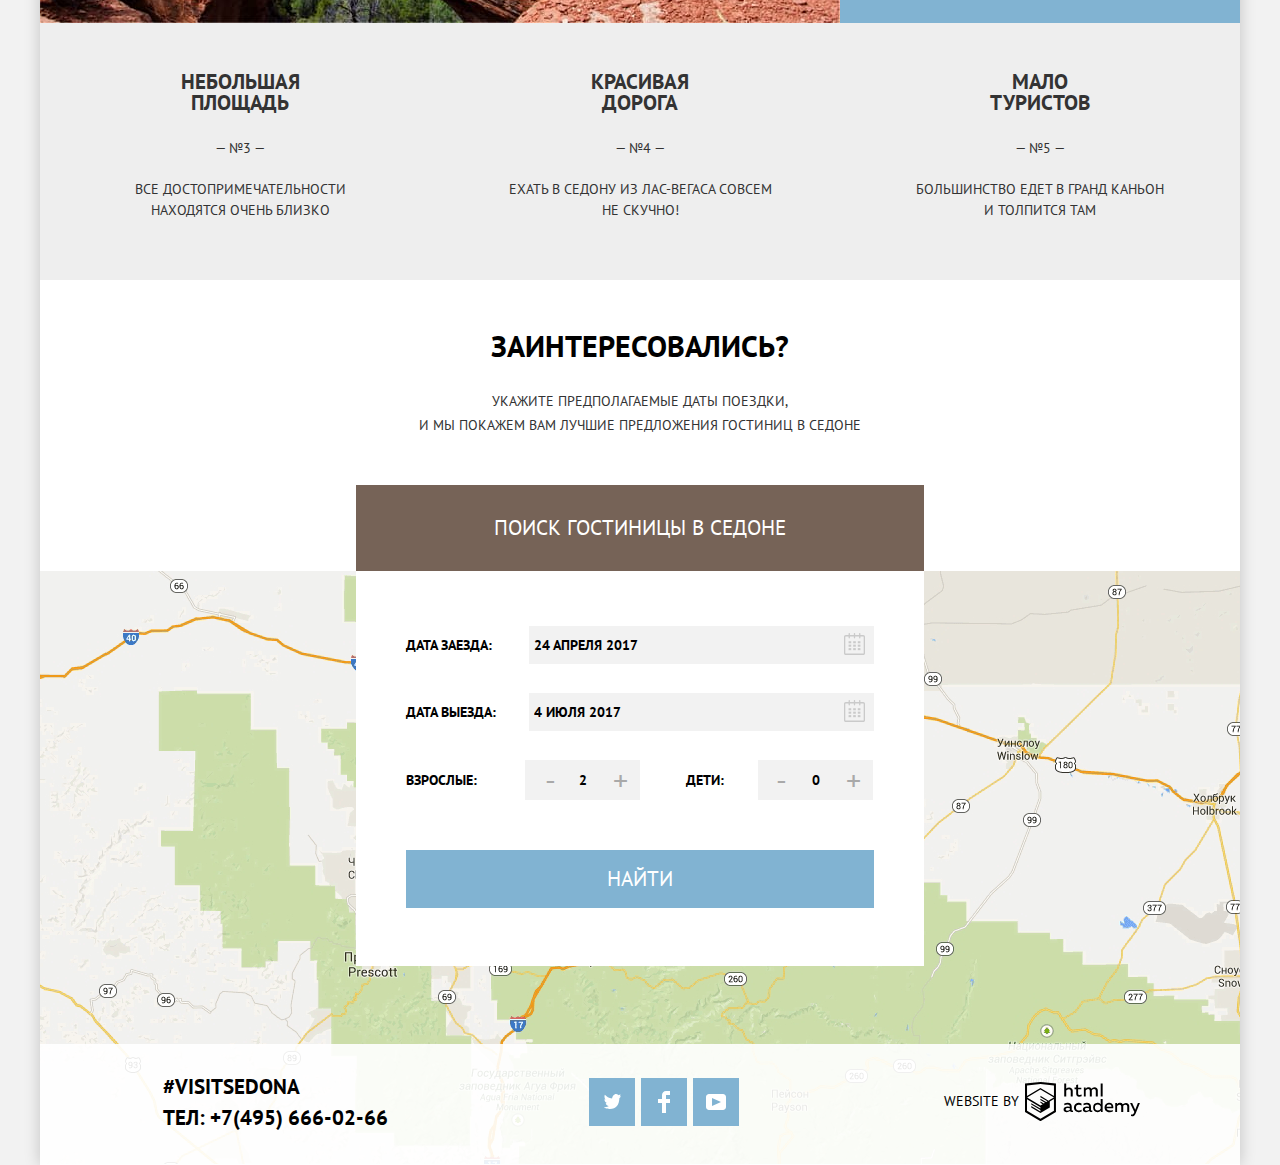
==== commit 3d56d77b: "Правки" ====
--- a/index.html
+++ b/index.html
@@ -110,7 +110,7 @@
           <button class="search-button" type="button">Поиск гостиницы в седоне</button>
           <div class="map">
             <div class="search-form">
-              <form class="search-form-on" method="get" action="https://echo.htmlacademy.ru">
+              <form method="get" action="https://echo.htmlacademy.ru">
                 <p>
                   <label for="arrival-date">Дата заезда:</label> 
                   <input type="text" name="arrival-date" id="arrival-date" placeholder="24 апреля 2017">
@@ -189,13 +189,13 @@
         </div>
           <ul class="social-networks">
             <li>
-              <a class="social-button btn-twitter" href="" title="Twitter"></a>
-            </li>
-            <li>
-              <a class="social-button btn-facebook" href="" title="Facebook"></a>
-            </li>
-            <li>
-              <a class="social-button btn-youtube" href="" title="Youtube"></a>
+              <a class="social-button btn-twitter" href="">Твиттер</a>
+            </li>
+            <li>
+              <a class="social-button btn-facebook" href="">Фэйсбук</a>
+            </li>
+            <li>
+              <a class="social-button btn-youtube" href="">Ютуб</a>
             </li>
           </ul>
         <div class="htmlacademy-logo">
@@ -206,6 +206,6 @@
         </div>
       </footer>
     </div>
-    <script src="js/script.js"></script>
+    <script src="js/script-min.js"></script>
   </body>
 </html>
--- a/css/style.css
+++ b/css/style.css
@@ -461,6 +461,8 @@
 
 .social-networks .social-button {
 	margin: 3px;
+	font-size: 0;
+	line-height: 0;
 }
 
 .footer .htmlacademy-logo {
@@ -530,7 +532,6 @@
 	content: url("../img/facebook.svg");
 	top: 50%;
 	left: 50%;
-	transform: translateY(10%);
 }
 
 .btn-youtube::before {
@@ -589,28 +590,38 @@
 	font-weight: 700;
 }
 
-.filter-item label {
+.filter-item {
 	position: relative;
+	overflow: hidden;
 	display: inline-block;
     vertical-align: middle;
     padding-left: 40px;
 	padding-bottom: 5px;
-	margin-top: 2px;
+	margin-top: 18px;
 	cursor: pointer;
 }
 
-.filter-item label::before {
-	position: absolute;
-	left: 0px;
-    content: "";
-    width: 27px;
-    height: 23px;
-    background-image: url(../img/checkbox-off.svg);
-    background-repeat: no-repeat;
-}
-
-.filter-item input:checked + label::before {
-    background-image: url(../img/checkbox-on.svg);
+.checkbox-on {
+	position: absolute;
+	display: none;
+	left: 0;
+}
+
+.checkbox-off {
+	position: absolute;
+	left: 0;
+}
+
+.check-input:checked ~ .checkbox-on {
+	display: block;
+}
+
+.check-input:checked ~ .checkbox-off {
+	display: none;
+}
+
+.check-input:disabled ~ svg {
+	fill: #6a6a6a;
 }
 
 .sort .result {
@@ -680,18 +691,11 @@
 	transform: translateX(-50%);
 }
 
-.search-form-on {
-	-webkit-transition-duration: 1s;
-	-o-transition-duration: 1s;
-	transition-duration: 1s;
-}
-
 .search-form-off {
 	-webkit-transform: translateY(-100%);
 	-ms-transform: translateY(-100%);
 	transform: translateY(-100%);
 	-webkit-transition-duration: 1s;
-	-o-transition-duration: 1s;
 	transition-duration: 1s;
 }
 
@@ -706,6 +710,8 @@
 	position: relative;
 	display: flex;
 	flex-wrap: wrap;
+	-webkit-transition-duration: 1s;
+	transition-duration: 1s;
 }
 
 .search-form input[placeholder] {
@@ -1112,12 +1118,12 @@
 }
 
 /* Уберает стрелки у input[type="number"]*/
-input::-webkit-outer-spin-button,
-input::-webkit-inner-spin-button {
+.filter input::-webkit-outer-spin-button,
+.filter input::-webkit-inner-spin-button {
     -webkit-appearance: none;
     margin: 0;
 }
 
-input[type='number'] {
+.filter input[type='number'] {
     -moz-appearance:textfield;
 }
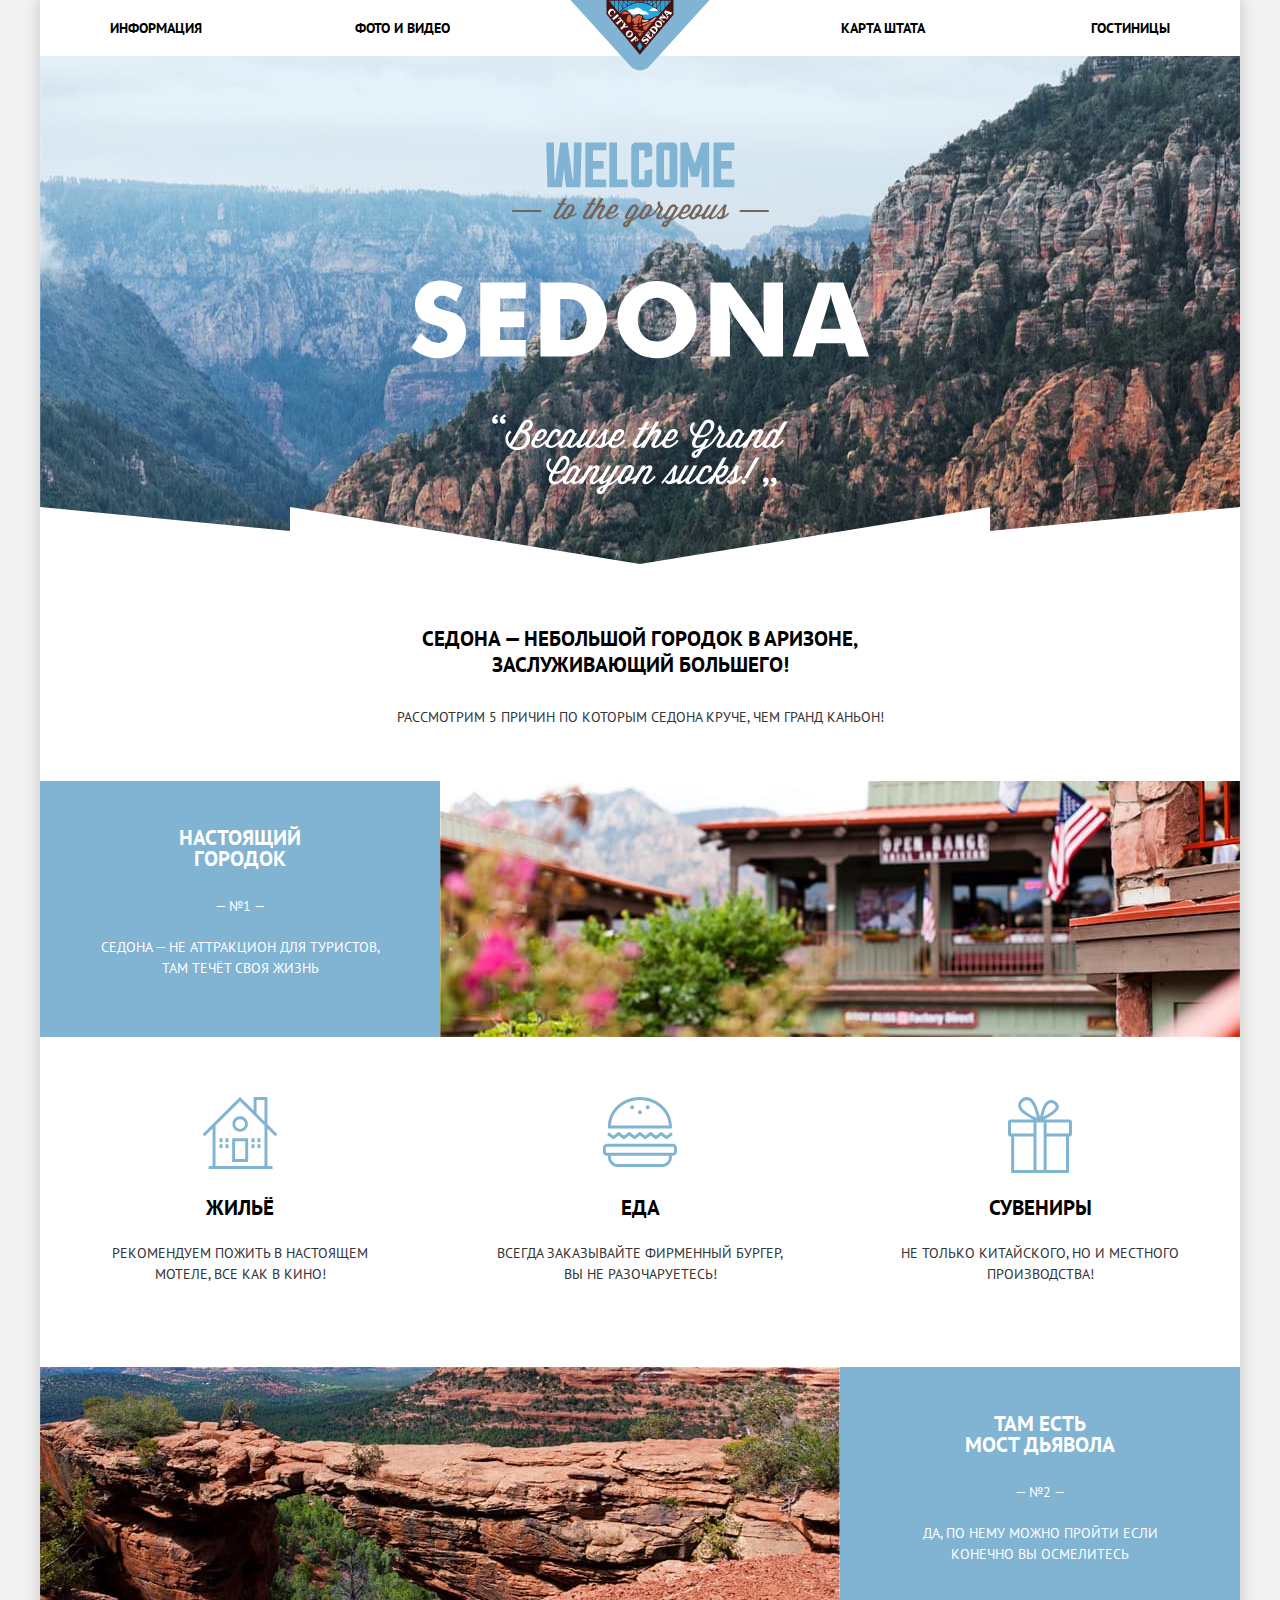
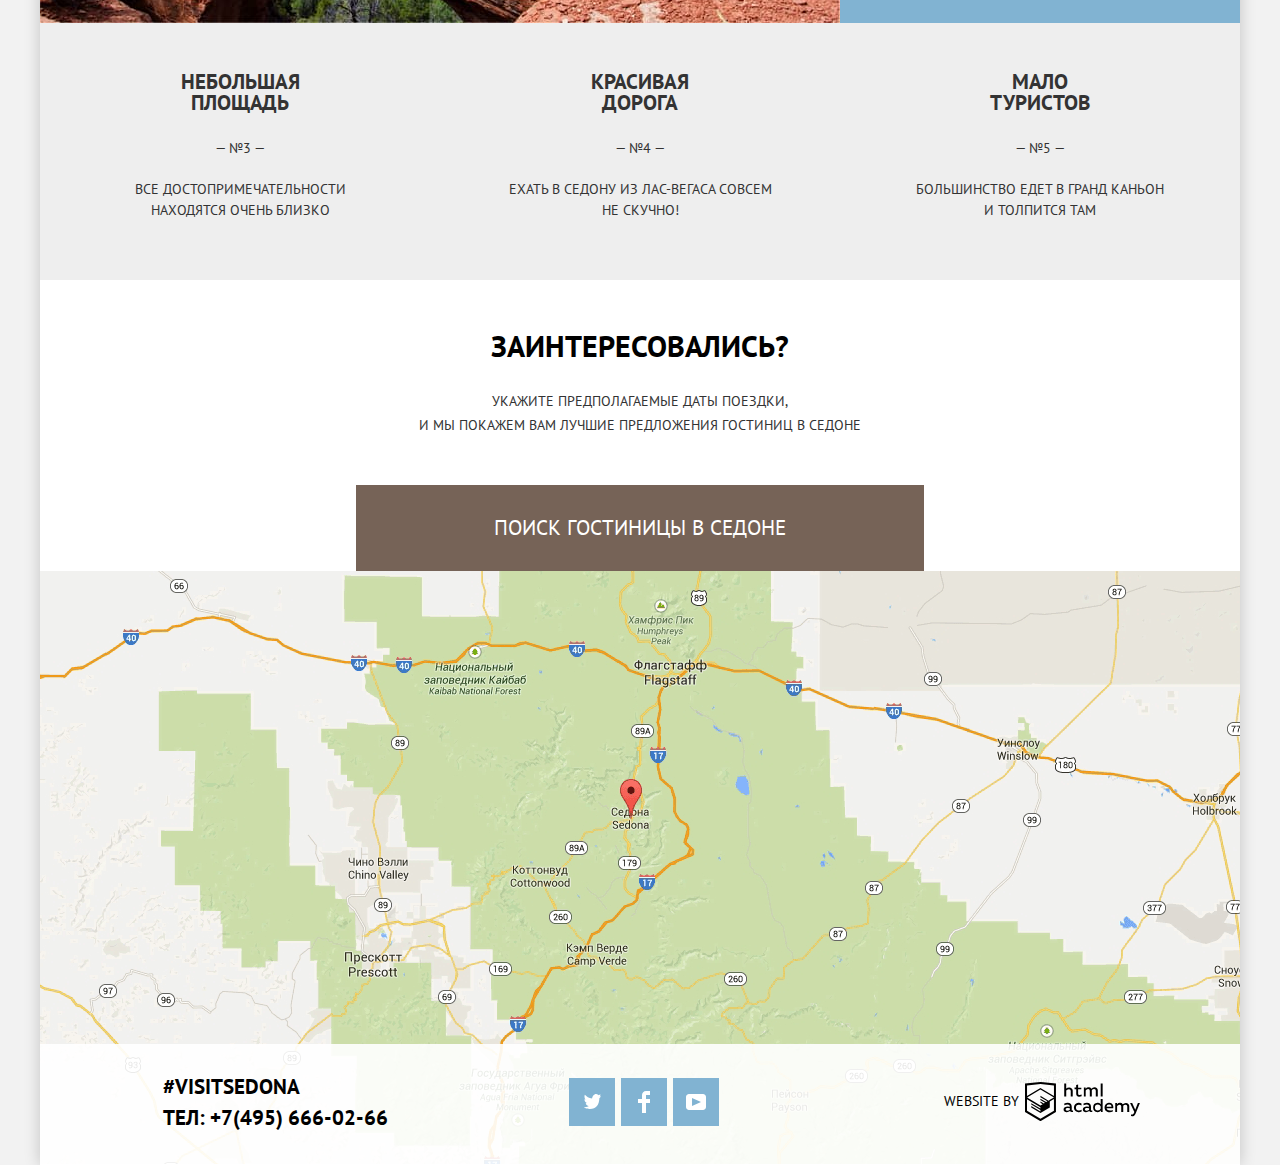
==== commit 78e65dea: "Очередные правки" ====
--- a/index.html
+++ b/index.html
@@ -206,6 +206,6 @@
         </div>
       </footer>
     </div>
-    <script src="js/script-min.js"></script>
+    <script src="js/script.js"></script>
   </body>
 </html>
--- a/css/style.css
+++ b/css/style.css
@@ -452,7 +452,7 @@
   	flex-wrap: wrap;
 	margin: 0;
 	padding: 0;
-	width: 160px;
+	width: 200px;
 }
 
 .social-networks li {
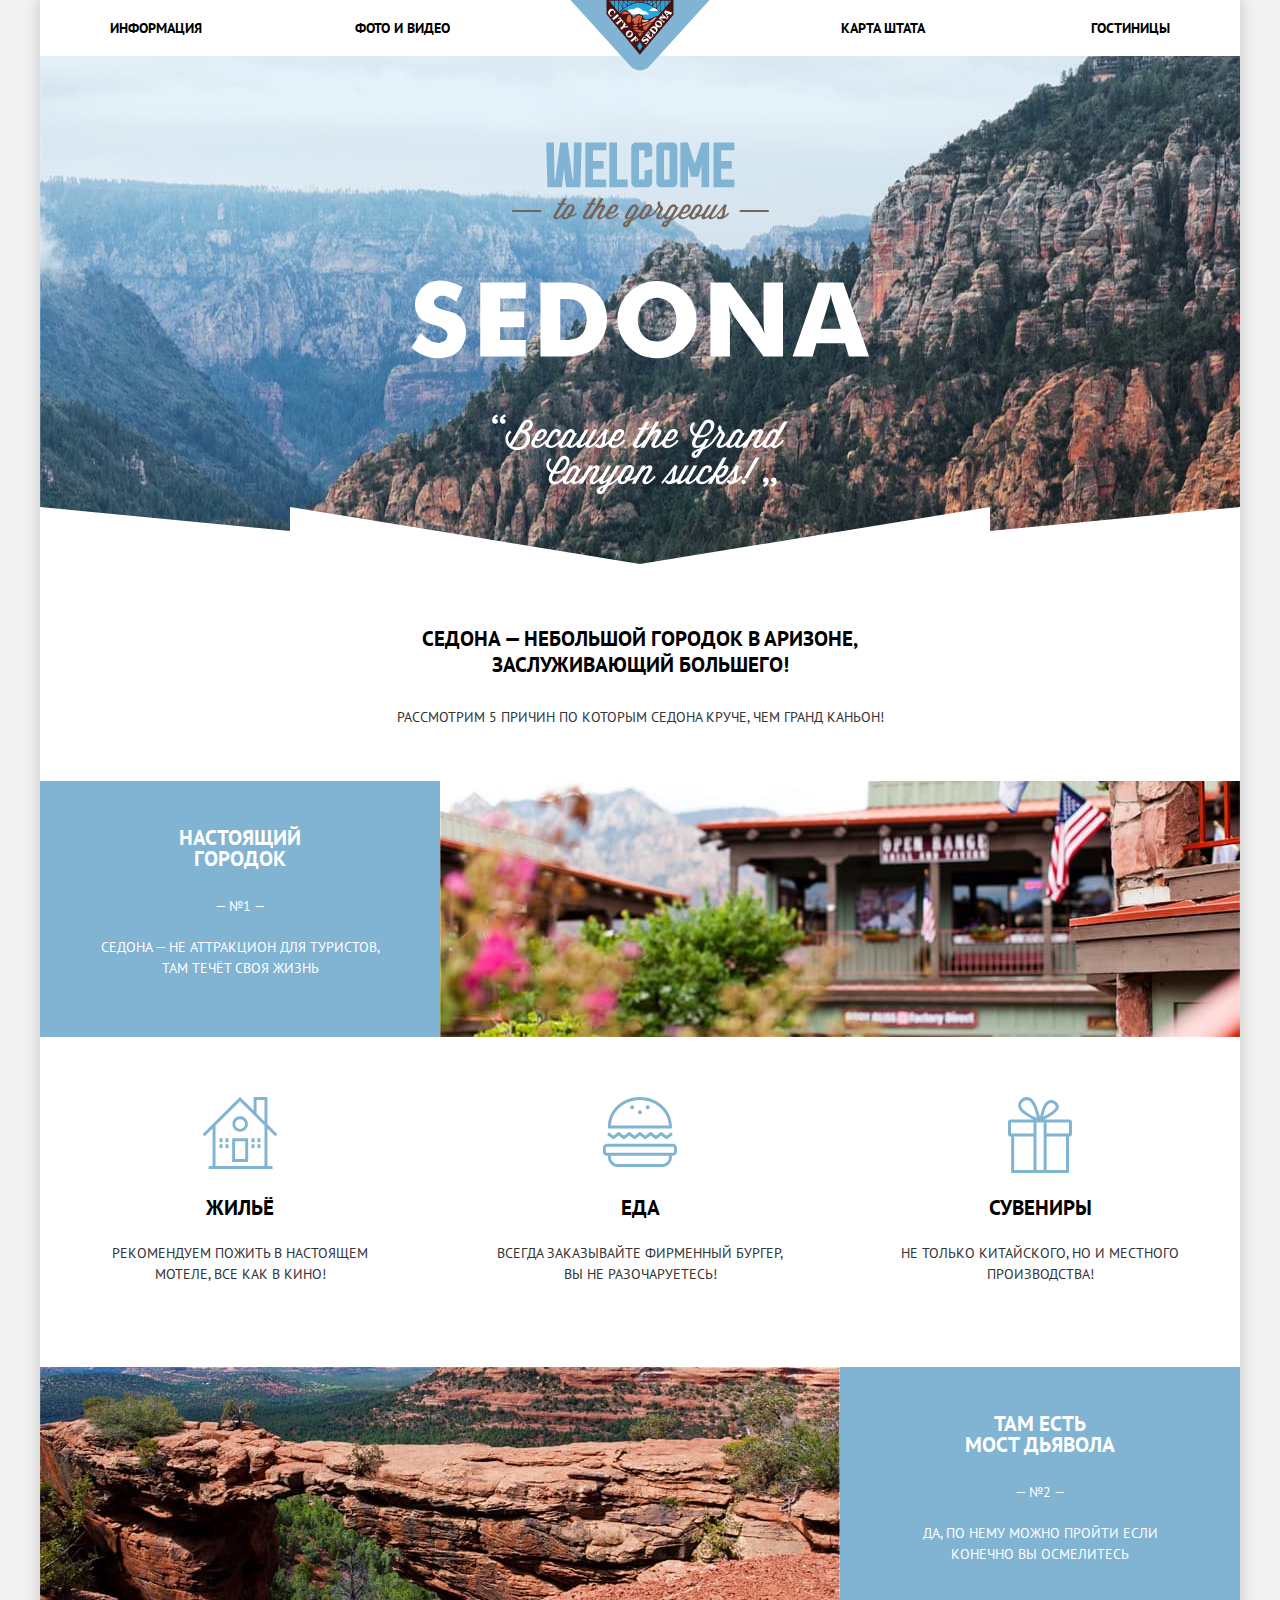
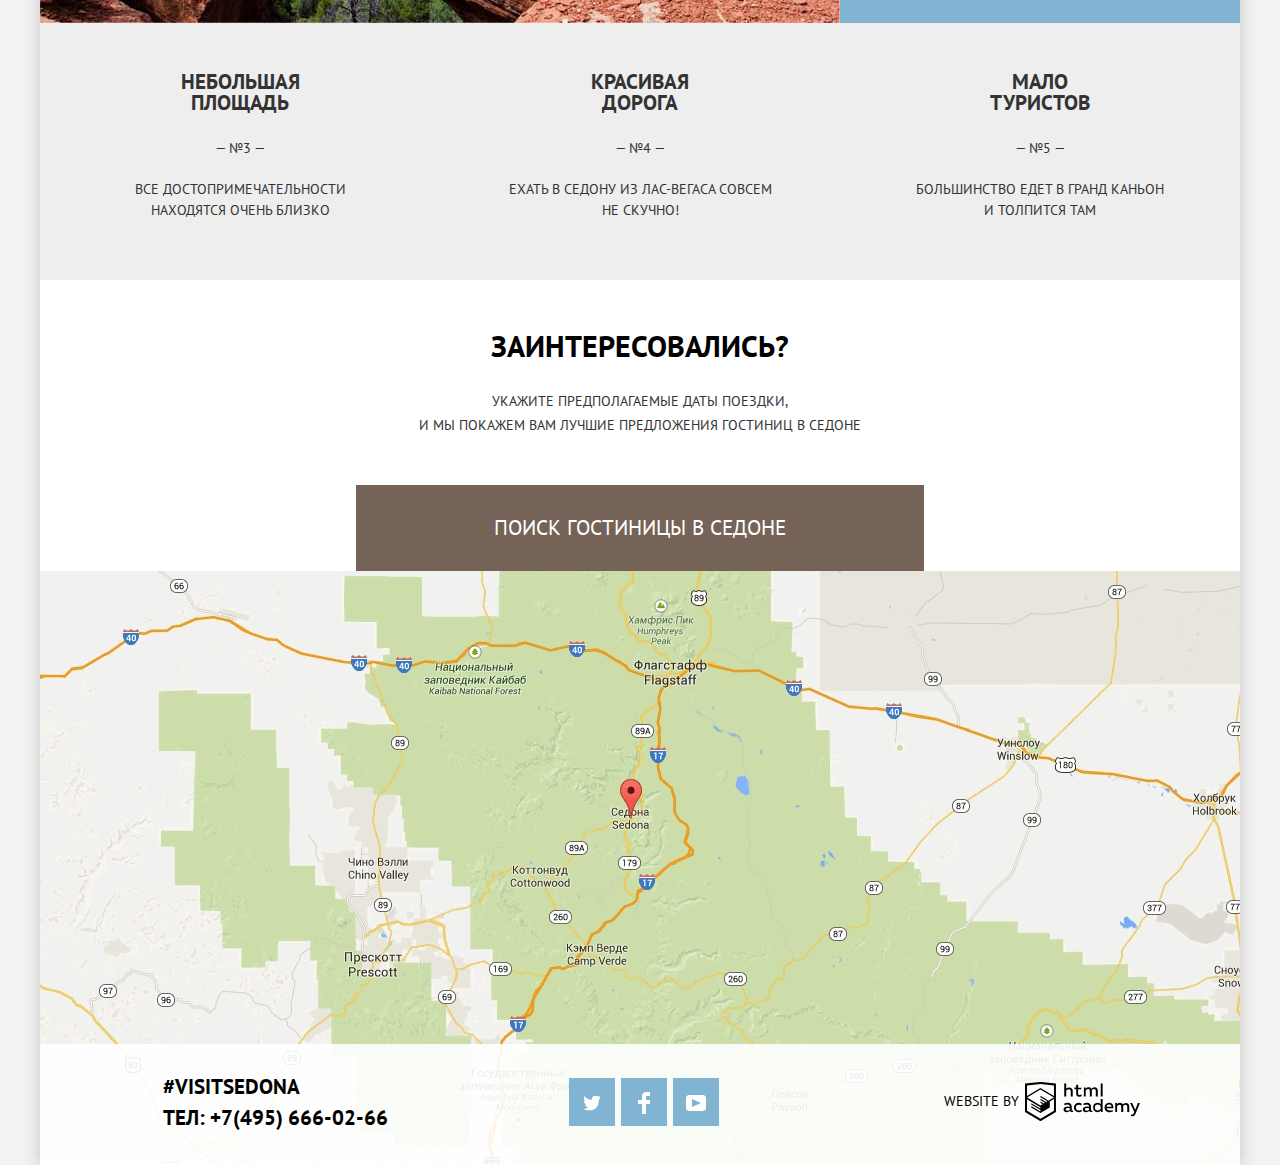
==== commit dc42c029: "Исправление замечаний" ====
--- a/index.html
+++ b/index.html
@@ -178,7 +178,7 @@
                 <button class="form-button" type="submit">Найти</button>
               </form>
             </div>
-            <iframe src="https://www.google.com/maps/embed?pb=!1m18!1m12!1m3!1d591388.1251419893!2d-111.9331944812281!3d35.038029956447346!2m3!1f0!2f0!3f0!3m2!1i1024!2i768!4f13.1!3m3!1m2!1s0x872da132f942b00d%3A0x5548c523fa6c8efd!2z0KHQtdC00L7QvdCwLCDQkNGA0LjQt9C-0L3QsCA4NjMzNiwg0KHQqNCQ!5e0!3m2!1sru!2sru!4v1584296097764!5m2!1sru!2sru" width="1200" height="594" frameborder="0" style="border:0;" allowfullscreen="" aria-hidden="false" tabindex="0"></iframe>
+            <iframe src="https://www.google.com/maps/embed?pb=!1m18!1m12!1m3!1d591388.1251419893!2d-111.9331944812281!3d35.038029956447346!2m3!1f0!2f0!3f0!3m2!1i1024!2i768!4f13.1!3m3!1m2!1s0x872da132f942b00d%3A0x5548c523fa6c8efd!2z0KHQtdC00L7QvdCwLCDQkNGA0LjQt9C-0L3QsCA4NjMzNiwg0KHQqNCQ!5e0!3m2!1sru!2sru!4v1584296097764!5m2!1sru!2sru" width="1200" height="594" style="border:0;" allowfullscreen="" aria-hidden="false" tabindex="0"></iframe>
           </div>
         </section>
       </main>
@@ -189,13 +189,13 @@
         </div>
           <ul class="social-networks">
             <li>
-              <a class="social-button btn-twitter" href="">Твиттер</a>
-            </li>
-            <li>
-              <a class="social-button btn-facebook" href="">Фэйсбук</a>
-            </li>
-            <li>
-              <a class="social-button btn-youtube" href="">Ютуб</a>
+              <a class="social-button btn-twitter" href="" aria-label="твиттер"></a>
+            </li>
+            <li>
+              <a class="social-button btn-facebook" href="" aria-label="фейсбук"></a>
+            </li>
+            <li>
+              <a class="social-button btn-youtube" href="" aria-label="ютуб"></a>
             </li>
           </ul>
         <div class="htmlacademy-logo">
--- a/css/style.css
+++ b/css/style.css
@@ -456,13 +456,8 @@
 }
 
 .social-networks li {
+	position: relative;
 	margin: 0;
-}
-
-.social-networks .social-button {
-	margin: 3px;
-	font-size: 0;
-	line-height: 0;
 }
 
 .footer .htmlacademy-logo {
@@ -492,14 +487,15 @@
 	fill: #bdbbbc;
 }
 
-.footer .social-button {
-	display: flex;
-	align-items: center;
-	justify-content: center;
+.social-networks .social-button {
+	display: block;
 	width: 46px;
 	height: 48px;
 	background-color: #81b3d2;
+	margin: 3px;
 	margin-bottom: 5px;
+	font-size: 0;
+	line-height: 0;
 }
 
 .social-button:hover {
@@ -524,20 +520,26 @@
 
 .btn-twitter::before {
 	content: url("../img/twitter.svg");
+	position: absolute;
 	top: 50%;
 	left: 50%;
+	transform: translate(-50%, -50%);
 }
 
 .btn-facebook::before {
 	content: url("../img/facebook.svg");
+	position: absolute;
 	top: 50%;
 	left: 50%;
+	transform: translate(-50%, -50%);
 }
 
 .btn-youtube::before {
 	content: url("../img/youtube.svg");
+	position: absolute;
 	top: 50%;
 	left: 50%;
+	transform: translate(-50%, -50%);
 }
 
 .footer .number {
@@ -592,7 +594,6 @@
 
 .filter-item {
 	position: relative;
-	overflow: hidden;
 	display: inline-block;
     vertical-align: middle;
     padding-left: 40px;
@@ -604,11 +605,13 @@
 .checkbox-on {
 	position: absolute;
 	display: none;
+	top: 0;
 	left: 0;
 }
 
 .checkbox-off {
 	position: absolute;
+	top: 0;
 	left: 0;
 }
 
